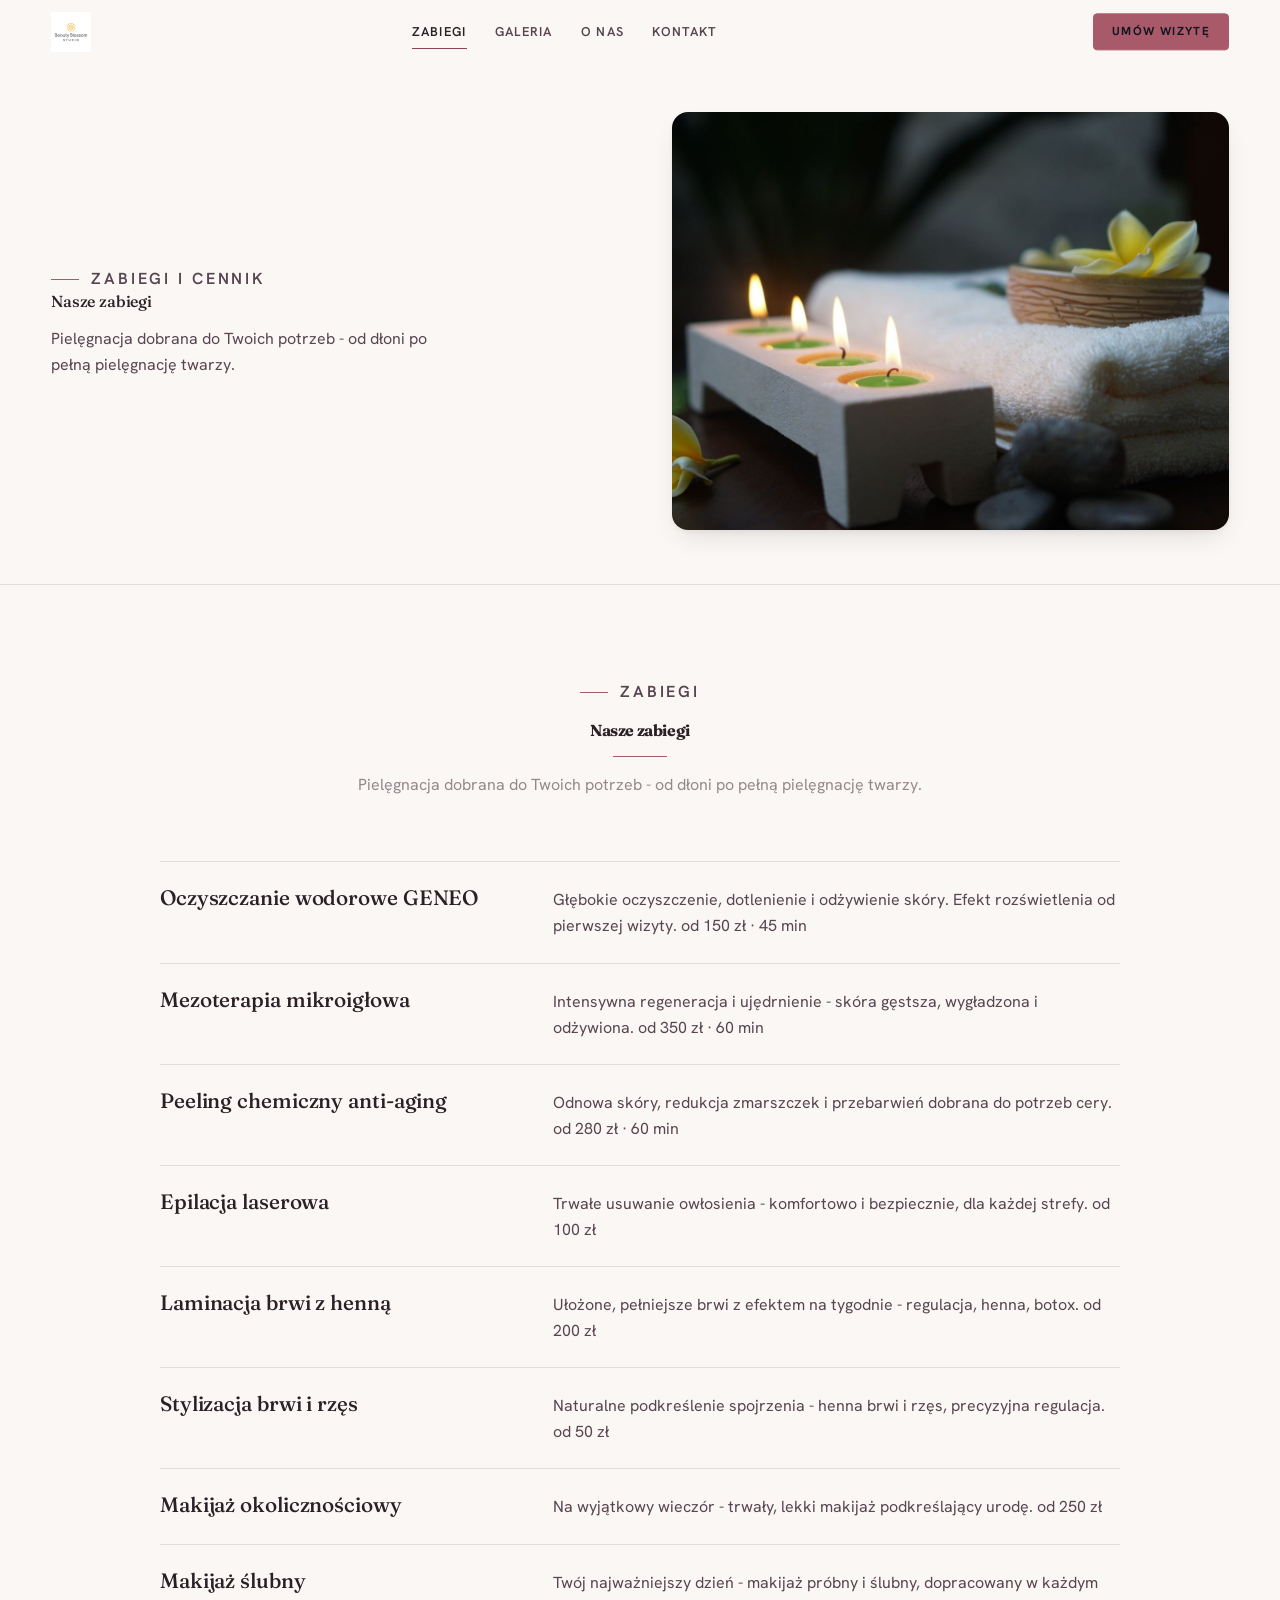
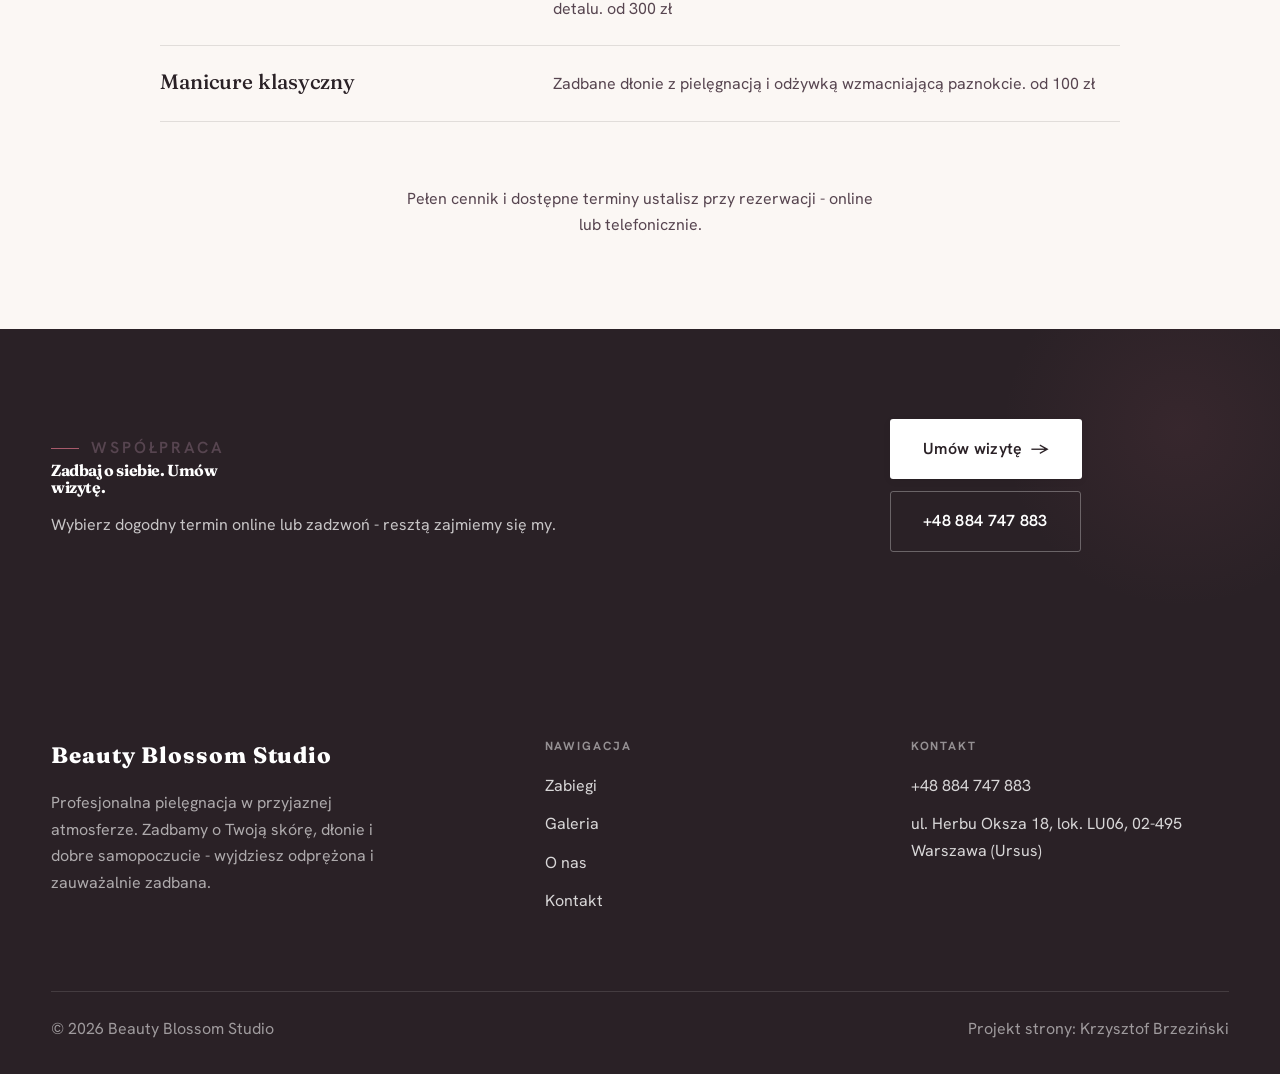
==== oferta.html @ 4200b239 "Strona demo: beauty-blossom-studio" ====
<!DOCTYPE html>
<html lang="pl">
<head>
<meta charset="UTF-8">
<meta name="viewport" content="width=device-width, initial-scale=1.0">
<title>Zabiegi i cennik - Beauty Blossom Studio</title>
<meta name="description" content="Beauty Blossom Studio - profesjonalna pielęgnacja twarzy, dłoni i stóp. Sterylne narzędzia, indywidualne podejście, dogodne terminy. Zapraszamy.">
<link rel="preconnect" href="https://fonts.googleapis.com">
<link rel="preconnect" href="https://fonts.gstatic.com" crossorigin>
<link href="https://fonts.googleapis.com/css2?family=Fraunces:wght@500;600;700&family=Hanken+Grotesk:wght@400;500;600&display=swap" rel="stylesheet">
<link rel="stylesheet" href="assets/styles.css">
</head>
<body>

<header class="nav">
  <div class="wrap nav-inner">
    <a class="brand brand-has-logo" href="index.html"><img class="brand-logo" src="img/logo.jpg" alt="Beauty Blossom Studio"></a>
    <nav class="nav-links">
      <a href="oferta.html" class="active">Zabiegi</a>
      <a href="realizacje.html">Galeria</a>
      <a href="o-nas.html">O nas</a>
      <a href="kontakt.html">Kontakt</a>
      <a href="kontakt.html" class="btn btn-accent">Umów wizytę</a>
    </nav>
    <button class="nav-toggle" aria-label="Menu"><span></span><span></span><span></span></button>
  </div>
</header>

<section class="pagehead pagehead-soft">
  <div class="wrap">
    <figure class="ph-fig reveal"><img src="img/g11.jpg" alt="Beauty Blossom Studio - Nasze zabiegi" loading="lazy"></figure>
    <div class="ph-copy reveal">
      <span class="eyebrow">Zabiegi i cennik</span>
      <h1>Nasze zabiegi</h1>
      <p>Pielęgnacja dobrana do Twoich potrzeb - od dłoni po pełną pielęgnację twarzy.</p>
    </div>
  </div>
</section>
<section class="menu-sec">
  <div class="wrap">
    <div class="head center reveal">
      <span class="eyebrow">Zabiegi</span>
      <h2>Nasze zabiegi</h2>
      <p>Pielęgnacja dobrana do Twoich potrzeb - od dłoni po pełną pielęgnację twarzy.</p>
    </div>
    <div class="cennik">
      <div class="cennik-row reveal"><div class="cn-name"><h3>Oczyszczanie wodorowe GENEO</h3></div><div class="cn-desc">Głębokie oczyszczenie, dotlenienie i odżywienie skóry. Efekt rozświetlenia od pierwszej wizyty. od 150 zł · 45 min</div></div>
      <div class="cennik-row reveal"><div class="cn-name"><h3>Mezoterapia mikroigłowa</h3></div><div class="cn-desc">Intensywna regeneracja i ujędrnienie - skóra gęstsza, wygładzona i odżywiona. od 350 zł · 60 min</div></div>
      <div class="cennik-row reveal"><div class="cn-name"><h3>Peeling chemiczny anti-aging</h3></div><div class="cn-desc">Odnowa skóry, redukcja zmarszczek i przebarwień dobrana do potrzeb cery. od 280 zł · 60 min</div></div>
      <div class="cennik-row reveal"><div class="cn-name"><h3>Epilacja laserowa</h3></div><div class="cn-desc">Trwałe usuwanie owłosienia - komfortowo i bezpiecznie, dla każdej strefy. od 100 zł</div></div>
      <div class="cennik-row reveal"><div class="cn-name"><h3>Laminacja brwi z henną</h3></div><div class="cn-desc">Ułożone, pełniejsze brwi z efektem na tygodnie - regulacja, henna, botox. od 200 zł</div></div>
      <div class="cennik-row reveal"><div class="cn-name"><h3>Stylizacja brwi i rzęs</h3></div><div class="cn-desc">Naturalne podkreślenie spojrzenia - henna brwi i rzęs, precyzyjna regulacja. od 50 zł</div></div>
      <div class="cennik-row reveal"><div class="cn-name"><h3>Makijaż okolicznościowy</h3></div><div class="cn-desc">Na wyjątkowy wieczór - trwały, lekki makijaż podkreślający urodę. od 250 zł</div></div>
      <div class="cennik-row reveal"><div class="cn-name"><h3>Makijaż ślubny</h3></div><div class="cn-desc">Twój najważniejszy dzień - makijaż próbny i ślubny, dopracowany w każdym detalu. od 300 zł</div></div>
      <div class="cennik-row reveal"><div class="cn-name"><h3>Manicure klasyczny</h3></div><div class="cn-desc">Zadbane dłonie z pielęgnacją i odżywką wzmacniającą paznokcie. od 100 zł</div></div>
    </div>
    <p class="menu-note">Pełen cennik i dostępne terminy ustalisz przy rezerwacji - online lub telefonicznie.</p>
  </div>
</section>
<section class="cta">
  <div class="wrap">
    <div class="reveal">
      <span class="eyebrow">Współpraca</span>
      <h2>Zadbaj o siebie. Umów wizytę.</h2>
      <p>Wybierz dogodny termin online lub zadzwoń - resztą zajmiemy się my.</p>
    </div>
    <div class="cta-actions reveal">
      <a href="kontakt.html" class="btn btn-light">Umów wizytę <span class="arr">→</span></a>
      <a href="tel:+48884747883" class="btn btn-ghost" style="color:#fff;border-color:rgba(255,255,255,.3)">+48 884 747 883</a>
    </div>
  </div>
</section>

<footer>
  <div class="wrap">
    <div class="foot-grid">
      <div class="foot-brand">
        <div class="name">Beauty Blossom Studio</div>
        <p>Profesjonalna pielęgnacja w przyjaznej atmosferze. Zadbamy o Twoją skórę, dłonie i dobre samopoczucie - wyjdziesz odprężona i zauważalnie zadbana.</p>
      </div>
      <div class="foot-col">
        <h4>Nawigacja</h4>
        <a href="oferta.html">Zabiegi</a>
        <a href="realizacje.html">Galeria</a>
        <a href="o-nas.html">O nas</a>
        <a href="kontakt.html">Kontakt</a>
      </div>
      <div class="foot-col">
        <h4>Kontakt</h4>
        <a href="tel:+48884747883">+48 884 747 883</a>
        <p>ul. Herbu Oksza 18, lok. LU06, 02-495 Warszawa (Ursus)</p>
      </div>
    </div>
    <div class="foot-bot">
      <span>© 2026 Beauty Blossom Studio</span>
      <span>Projekt strony: Krzysztof Brzeziński</span>
    </div>
  </div>
</footer>
<div class="sticky-reserve"><a class="sr-book" href="kontakt.html">Umów wizytę</a><a class="sr-call" href="tel:+48884747883" aria-label="Zadzwoń"><svg class="ico-tel" width="16" height="16" viewBox="0 0 24 24" fill="none" aria-hidden="true"><path d="M6.6 10.8a15.5 15.5 0 0 0 6.6 6.6l2.2-2.2a1 1 0 0 1 1-.24 11.4 11.4 0 0 0 3.6.58 1 1 0 0 1 1 1V20a1 1 0 0 1-1 1A17 17 0 0 1 3 4a1 1 0 0 1 1-1h3.5a1 1 0 0 1 1 1c0 1.25.2 2.46.58 3.6a1 1 0 0 1-.25 1l-2.23 2.2Z" fill="currentColor"/></svg></a></div>

<script src="assets/main.js"></script>
</body>
</html>
---- assets/styles.css ----
/* ============================================================
   STOLBASZ — premium, architektoniczny B2B fit-out
   Jasna paleta, zero brązu. System wg premium-web-craft.
   Projekt strony: Krzysztof Brzeziński
   ============================================================ */

:root{
  /* PALETA — jasna, architektoniczna, chłodna */
  --paper:#FBF7F4;          /* główne tło */
  --paper-2:#F1E7E4;        /* sekcje alternatywne (chłodny jasny szary) */
  --paper-3:#F1E7E4;        /* delikatne wypełnienia */
  --ink:#2A2126;            /* tekst główny — chłodny grafit */
  --ink-soft:#574550;       /* nagłówki drugorzędne */
  --muted:#94888C;          /* tekst poboczny */
  --line:rgba(42,33,38,.12);/* hairline */
  --accent:#A85A6B;         /* stonowany petrol-slate — jedyny akcent */
  --accent-d:#8A4456;
  --accent-soft:rgba(168,90,107,.10);
  --dark:#2A2126;           /* sekcje ciemne (stopka/CTA) */

  /* ODSTĘPY — skala 4/8 */
  --space-1:4px; --space-2:8px; --space-3:12px; --space-4:16px; --space-5:24px;
  --space-6:32px; --space-7:48px; --space-8:64px; --space-9:96px; --space-10:128px;

  /* TYPOGRAFIA — fluid clamp() */
  --text-sm:clamp(.82rem,.8rem+.1vw,.9rem);
  --text-base:clamp(1rem,.97rem+.15vw,1.1rem);
  --text-lg:clamp(1.12rem,1.05rem+.3vw,1.3rem);
  --text-h3:clamp(1.2rem,1.1rem+.5vw,1.5rem);
  --text-h2:clamp(1.9rem,1.5rem+1.9vw,2.8rem);
  --text-h1:clamp(2.6rem,1.9rem+3.6vw,4.6rem);

  /* PROMIENIE — architektoniczne, raczej ostre */
  --r-sm:3px; --r-md:6px; --r-lg:10px;

  /* RUCH */
  --ease:cubic-bezier(.25,.46,.45,.94); --dur:.24s;

  /* CIENIE — miękkie, warstwowe */
  --sh-sm:0 1px 2px rgba(16,24,32,.04), 0 2px 8px rgba(16,24,32,.05);
  --sh-md:0 2px 6px rgba(16,24,32,.05), 0 12px 28px -8px rgba(16,24,32,.12);
  --sh-lg:0 6px 14px rgba(16,24,32,.07), 0 26px 56px -18px rgba(16,24,32,.22);

  --hairline:1px solid var(--line);

  --font-display:'Fraunces',serif;
  --font-body:'Hanken Grotesk',sans-serif;
}

*{box-sizing:border-box;margin:0;padding:0}
html{scroll-behavior:smooth}
body{
  font-family:var(--font-body);
  font-size:var(--text-base);
  line-height:1.65;
  color:var(--ink);
  background:var(--paper);
  -webkit-font-smoothing:antialiased;
  text-rendering:optimizeLegibility;
}
img{max-width:100%;display:block}
a{color:inherit;text-decoration:none}

.wrap{width:min(92%,1180px);margin-inline:auto}
section{padding-block:clamp(52px,6.5vw,96px)}

h1,h2,h3{font-family:var(--font-display);font-weight:700;line-height:1.08;letter-spacing:-.02em;color:var(--ink)}
h1{font-size:var(--text-h1);letter-spacing:-.035em}
h2{font-size:var(--text-h2);letter-spacing:-.025em}
h3{font-size:var(--text-h3)}
p{max-width:65ch}

.eyebrow{
  font-family:var(--font-body);
  font-size:var(--text-sm);
  font-weight:600;
  letter-spacing:.18em;
  text-transform:uppercase;
  color:var(--accent);
  display:inline-flex;align-items:center;gap:var(--space-3);
}
.eyebrow::before{content:"";width:28px;height:1px;background:var(--accent);display:inline-block}

.muted{color:var(--muted)}
.lead{font-size:var(--text-lg);line-height:1.55;color:var(--ink-soft);max-width:50ch}

/* ---------- BUTTONS ---------- */
.btn{
  display:inline-flex;align-items:center;gap:var(--space-2);
  font-weight:600;font-size:var(--text-sm);letter-spacing:.02em;
  padding:var(--space-4) var(--space-6);
  border-radius:var(--r-sm);
  transition:transform var(--dur) var(--ease),box-shadow var(--dur) var(--ease),background var(--dur) var(--ease);
  cursor:pointer;border:1px solid transparent;
}
.btn-accent{background:var(--accent);color:#fff;box-shadow:var(--sh-sm)}
.btn-accent:hover{background:var(--accent-d);transform:translateY(-2px);box-shadow:var(--sh-md)}
.btn-accent:active{transform:translateY(0);box-shadow:var(--sh-sm)}
.btn-ghost{background:transparent;color:var(--ink);border-color:var(--line)}
.btn-ghost:hover{border-color:var(--accent);color:var(--accent);transform:translateY(-2px)}
.btn-light{background:#fff;color:var(--ink);box-shadow:var(--sh-sm)}
.btn-light:hover{transform:translateY(-2px);box-shadow:var(--sh-md)}
.btn .arr{transition:transform var(--dur) var(--ease)}
.btn:hover .arr{transform:translateX(4px)}

/* ---------- NAV ---------- */
.nav{
  position:sticky;top:0;z-index:50;
  background:color-mix(in srgb,var(--paper) 88%,transparent);
  backdrop-filter:saturate(140%) blur(10px);
  border-bottom:var(--hairline);
}
.nav-inner{display:flex;align-items:center;justify-content:space-between;height:72px}
.brand{display:flex;flex-direction:column;line-height:1}
.brand .name{font-family:var(--font-display);font-weight:800;font-size:1.35rem;letter-spacing:.04em}
.brand .sub{font-size:.62rem;letter-spacing:.34em;text-transform:uppercase;color:var(--muted);margin-top:5px}
.nav-links{display:flex;align-items:center;gap:var(--space-6)}
.nav-links a{font-size:var(--text-sm);font-weight:500;color:var(--ink-soft);position:relative;padding-block:4px;transition:color var(--dur) var(--ease)}
.nav-links a::after{content:"";position:absolute;left:0;bottom:0;width:0;height:1.5px;background:var(--accent);transition:width var(--dur) var(--ease)}
.nav-links a:hover,.nav-links a.active{color:var(--ink)}
.nav-links a:hover::after,.nav-links a.active::after{width:100%}
.nav-links .btn{padding:var(--space-2) var(--space-5)}
/* przyciski w nav: właściwy kolor (przebij .nav-links a) + bez podkreślenia */
.nav-links a.btn-accent{color:#fff}
.nav-links a.btn-ghost,.nav-links a.btn-light{color:var(--ink)}
.nav-links a.btn::after{display:none}
.nav-toggle{display:none;background:none;border:none;cursor:pointer;flex-direction:column;gap:5px;padding:8px}
.nav-toggle span{width:24px;height:2px;background:var(--ink);transition:var(--dur)}

/* ---------- HERO (split) ---------- */
.hero{position:relative;overflow:hidden;border-bottom:var(--hairline)}
.hero-grid{display:grid;grid-template-columns:1.05fr .95fr;gap:clamp(24px,4vw,60px);align-items:center;
  padding-block:clamp(36px,4.5vw,64px)}
.hero-copy .eyebrow{margin-bottom:var(--space-5)}
.hero-copy h1{margin-bottom:var(--space-5)}
.hero-copy .lead{margin-bottom:var(--space-7)}
.hero-actions{display:flex;flex-wrap:wrap;gap:var(--space-4)}
.hero-art{position:relative;aspect-ratio:4/3;border-radius:var(--r-lg);overflow:hidden;box-shadow:var(--sh-lg)}
.hero-art img{width:100%;height:100%;object-fit:cover}
.hero-art::after{content:"";position:absolute;inset:0;background:linear-gradient(180deg,transparent 55%,rgba(18,24,28,.28))}
.hero-badge{position:absolute;left:var(--space-5);bottom:var(--space-5);z-index:2;
  background:rgba(252,252,251,.94);backdrop-filter:blur(4px);
  border-radius:var(--r-md);padding:var(--space-4) var(--space-5);box-shadow:var(--sh-md);max-width:78%}
.hero-badge strong{display:block;font-family:var(--font-display);font-size:1rem;letter-spacing:-.01em}
.hero-badge span{font-size:var(--text-sm);color:var(--muted)}

/* ---------- HERO duży / kinowy (strona główna) ---------- */
.hero-cine{position:relative;min-height:clamp(560px,82vh,840px);min-height:clamp(560px,82svh,840px);display:flex;align-items:center;overflow:hidden;border-bottom:var(--hairline)}
.hero-cine>img{position:absolute;inset:0;width:100%;height:100%;object-fit:cover;z-index:0}
.hero-cine::after{content:"";position:absolute;inset:0;z-index:1;
  background:linear-gradient(95deg,rgba(13,18,23,.86) 0%,rgba(13,18,23,.64) 32%,rgba(13,18,23,.24) 62%,rgba(13,18,23,.04) 100%)}
.hero-cine .wrap{position:relative;z-index:2;padding-block:var(--space-8)}
.hero-cine .hero-copy{max-width:660px}
.hero-cine .eyebrow{color:#fff;margin-bottom:var(--space-5)}
.hero-cine .eyebrow::before{background:#fff}
.hero-cine h1{color:#fff;margin-bottom:var(--space-5);font-size:clamp(2.9rem,2rem+4.4vw,5.2rem)}
.hero-cine .lead{color:rgba(255,255,255,.92);max-width:48ch;margin-bottom:var(--space-7)}
.hero-cine .hero-actions{display:flex;flex-wrap:wrap;gap:var(--space-4)}
@media(max-width:680px){
  .hero-cine{min-height:clamp(520px,76vh,640px);min-height:clamp(520px,76svh,640px);align-items:flex-end}
  .hero-cine::after{background:linear-gradient(0deg,rgba(13,18,23,.9) 6%,rgba(13,18,23,.45) 55%,rgba(13,18,23,.25) 100%)}
  .hero-cine .wrap{padding-bottom:var(--space-9)}
}

/* full-bleed hero variant (podstrony) */
.pagehead{position:relative;min-height:46vh;min-height:46svh;display:flex;align-items:flex-end;overflow:hidden;border-bottom:var(--hairline)}
.pagehead img{position:absolute;inset:0;width:100%;height:100%;object-fit:cover}
.pagehead::after{content:"";position:absolute;inset:0;background:linear-gradient(180deg,rgba(18,24,28,.25),rgba(18,24,28,.62))}
.pagehead .wrap{position:relative;z-index:2;padding-block:var(--space-9);color:#fff}
.pagehead h1{color:#fff;max-width:18ch}
.pagehead .eyebrow{color:#fff}
.pagehead .eyebrow::before{background:#fff}
.pagehead p{color:rgba(255,255,255,.86);margin-top:var(--space-4);max-width:54ch}

/* ---------- STRIP (pasek skrótów / liczby) ---------- */
.strip{background:var(--dark);color:#fff}
.strip .wrap{display:grid;grid-template-columns:repeat(4,1fr);gap:var(--space-6);padding-block:var(--space-8)}
.strip .item .k{font-family:var(--font-display);font-size:clamp(1.6rem,1.2rem+1.4vw,2.4rem);font-weight:800;letter-spacing:-.02em;color:#fff}
.strip .item .v{font-size:var(--text-sm);color:rgba(255,255,255,.66);margin-top:var(--space-2);line-height:1.45}
.strip .item{border-left:2px solid var(--accent);padding-left:var(--space-5)}

/* ---------- SECTION HEAD ---------- */
.head{max-width:48rem;margin-bottom:var(--space-8)}
.head.center{margin-inline:auto;text-align:center}
.head .eyebrow{margin-bottom:var(--space-4)}
.head h2{margin-bottom:var(--space-4)}
.head p{color:var(--muted);font-size:var(--text-lg);line-height:1.55}
.head.center p{margin-inline:auto}

/* ---------- INTRO SPLIT ---------- */
.split{display:grid;grid-template-columns:.92fr 1.08fr;gap:clamp(28px,5vw,80px);align-items:center}
.split.rev{grid-template-columns:1.08fr .92fr}
.split.rev .split-art{order:-1}
.split-art{position:relative;aspect-ratio:5/4;border-radius:var(--r-lg);overflow:hidden;box-shadow:var(--sh-lg)}
.split-art img{width:100%;height:100%;object-fit:cover}
.split-copy h2{margin-bottom:var(--space-5)}
.split-copy p+p{margin-top:var(--space-4)}
.split-copy .btn{margin-top:var(--space-6)}

/* ---------- SERVICES (zakres) ---------- */
.svc-grid{display:grid;grid-template-columns:repeat(auto-fit,minmax(280px,1fr));gap:var(--space-5)}
.svc{background:#fff;border:var(--hairline);border-radius:var(--r-md);padding:var(--space-7) var(--space-6);
  transition:transform var(--dur) var(--ease),box-shadow var(--dur) var(--ease),border-color var(--dur) var(--ease);
  position:relative;overflow:hidden}
.svc::before{content:"";position:absolute;left:0;top:0;width:3px;height:0;background:var(--accent);transition:height var(--dur) var(--ease)}
.svc:hover{transform:translateY(-4px);box-shadow:var(--sh-md);border-color:transparent}
.svc:hover::before{height:100%}
.svc .ic{font-family:var(--font-display);font-size:.8rem;font-weight:700;letter-spacing:.12em;color:var(--accent);margin-bottom:var(--space-4)}
.svc h3{margin-bottom:var(--space-3);font-size:1.22rem}
.svc p{color:var(--muted);font-size:var(--text-base);line-height:1.6}

/* big detailed service rows */
.svc-row{display:grid;grid-template-columns:.8fr 1.2fr;gap:clamp(20px,4vw,60px);align-items:center;padding-block:var(--space-8)}
.svc-row+.svc-row{border-top:var(--hairline)}
.svc-row.rev{grid-template-columns:1.2fr .8fr}
.svc-row.rev .svc-row-art{order:-1}
.svc-row-art{aspect-ratio:4/3;border-radius:var(--r-md);overflow:hidden;box-shadow:var(--sh-md)}
.svc-row-art img{width:100%;height:100%;object-fit:cover}
.svc-row h3{font-size:1.5rem;margin-bottom:var(--space-4)}
.svc-row .num{font-family:var(--font-display);font-size:.85rem;font-weight:700;letter-spacing:.14em;color:var(--accent);display:block;margin-bottom:var(--space-3)}
.svc-row ul{list-style:none;margin-top:var(--space-4);display:flex;flex-direction:column;gap:var(--space-2)}
.svc-row li{position:relative;padding-left:var(--space-5);color:var(--muted);font-size:var(--text-base)}
.svc-row li::before{content:"";position:absolute;left:0;top:.62em;width:8px;height:1px;background:var(--accent)}

/* ---------- GALLERY (realizacje) ---------- */
.gallery{display:grid;grid-template-columns:repeat(12,1fr);gap:var(--space-4);grid-auto-rows:200px}
/* GALERIA MASONRY — pionowe zdjęcia (portrety beauty/wellness) bez przycinania: kolumny, height auto */
.gallery-masonry{column-count:3;column-gap:var(--space-4)}
@media(max-width:900px){.gallery-masonry{column-count:2}}
@media(max-width:560px){.gallery-masonry{column-count:1}}
.gallery-masonry .m-tile{break-inside:avoid;margin:0 0 var(--space-4);padding:0;position:relative;overflow:hidden;border-radius:var(--r-md);border:1px solid var(--line)}
.gallery-masonry .m-tile img{width:100%;height:auto;display:block}
.gallery-masonry .m-tile .cap{position:absolute;left:0;right:0;bottom:0;padding:var(--space-4);color:#fff;background:linear-gradient(0deg,rgba(0,0,0,.55),transparent);font-size:var(--text-sm)}
.tile{position:relative;overflow:hidden;border-radius:var(--r-md);box-shadow:var(--sh-sm);
  transition:transform var(--dur) var(--ease),box-shadow var(--dur) var(--ease)}
.tile img{width:100%;height:100%;object-fit:cover;transition:transform .6s var(--ease)}
.tile:hover{box-shadow:var(--sh-md)}
.tile:hover img{transform:scale(1.05)}
.tile .cap{position:absolute;left:0;right:0;bottom:0;padding:var(--space-5) var(--space-4) var(--space-4);
  background:linear-gradient(transparent,rgba(18,24,28,.78));color:#fff;
  font-size:var(--text-sm);font-weight:600;letter-spacing:.01em;
  opacity:0;transform:translateY(8px);transition:var(--dur) var(--ease)}
.tile:hover .cap{opacity:1;transform:translateY(0)}
.tile .cap small{display:block;font-weight:400;opacity:.78;letter-spacing:.04em;text-transform:uppercase;font-size:.66rem;margin-top:3px}
/* bento spans */
.t-wide{grid-column:span 6}
.t-tall{grid-column:span 6;grid-row:span 2}
.t-std{grid-column:span 6}
.t-third{grid-column:span 4}
.t-two3{grid-column:span 8}

/* ---------- TRUST / WIARYGODNOŚĆ ---------- */
.trust{background:var(--paper-2)}
.trust-grid{display:grid;grid-template-columns:repeat(auto-fit,minmax(240px,1fr));gap:var(--space-5);margin-top:var(--space-7)}
.trust-card{background:#fff;border-radius:var(--r-md);padding:var(--space-7) var(--space-6);box-shadow:var(--sh-sm);border-top:3px solid var(--accent)}
.trust-card .big{font-family:var(--font-display);font-size:clamp(1.8rem,1.3rem+1.6vw,2.6rem);font-weight:800;letter-spacing:-.02em;color:var(--ink);line-height:1}
.trust-card h3{font-size:1.12rem;margin:var(--space-3) 0 var(--space-2)}
.trust-card p{color:var(--muted);font-size:var(--text-base);line-height:1.55}

/* ---------- CTA band ---------- */
.cta{background:var(--dark);color:#fff;position:relative;overflow:hidden}
.cta .wrap{display:grid;grid-template-columns:1.4fr .6fr;gap:var(--space-7);align-items:center;position:relative;z-index:2}
.cta h2{color:#fff;max-width:20ch}
.cta p{color:rgba(255,255,255,.74);margin-top:var(--space-4)}
.cta-actions{display:flex;flex-direction:column;gap:var(--space-3);align-items:flex-start}
.cta::before{content:"";position:absolute;right:-80px;top:-80px;width:360px;height:360px;border-radius:50%;
  background:radial-gradient(circle,var(--accent-soft),transparent 70%)}

/* ---------- CONTACT ---------- */
.contact-grid{display:grid;grid-template-columns:.85fr 1.15fr;gap:clamp(28px,4vw,56px);align-items:start}
.info-list{display:flex;flex-direction:column;gap:var(--space-2)}
.info-row{display:flex;gap:var(--space-4);align-items:flex-start;padding-block:var(--space-4);border-bottom:var(--hairline)}
.info-row .ic{flex:none;width:42px;height:42px;display:grid;place-items:center;border-radius:50%;
  background:var(--accent-soft);color:var(--accent);font-size:1.05rem}
.info-row .lbl{font-size:.72rem;letter-spacing:.14em;text-transform:uppercase;color:var(--muted)}
.info-row .val{font-weight:600;font-size:var(--text-base);margin-top:2px}
.info-row a.val:hover{color:var(--accent)}
.map{border:none;border-radius:var(--r-lg);box-shadow:var(--sh-md);width:100%;height:100%;min-height:380px;filter:grayscale(.2) contrast(1.02)}
.form{background:#fff;border:var(--hairline);border-radius:var(--r-lg);padding:clamp(24px,3vw,40px);box-shadow:var(--sh-sm)}
.form .fld{margin-bottom:var(--space-5)}
.form label{display:block;font-size:var(--text-sm);font-weight:600;margin-bottom:var(--space-2)}
.form input,.form textarea{width:100%;font-family:inherit;font-size:var(--text-base);color:var(--ink);
  padding:var(--space-4);border:var(--hairline);border-radius:var(--r-sm);background:var(--paper);transition:border-color var(--dur)}
.form input:focus,.form textarea:focus{outline:none;border-color:var(--accent);background:#fff}
.form textarea{resize:vertical;min-height:120px}
.form .note{font-size:var(--text-sm);color:var(--muted);margin-top:var(--space-3)}

/* ---------- FOOTER ---------- */
footer{background:var(--dark);color:#fff;padding-block:var(--space-9) var(--space-6)}
.foot-grid{display:grid;grid-template-columns:1.4fr 1fr 1fr;gap:var(--space-7);margin-bottom:var(--space-8)}
.foot-brand .name{font-family:var(--font-display);font-weight:800;font-size:1.4rem;letter-spacing:.04em}
.foot-brand p{color:rgba(255,255,255,.62);margin-top:var(--space-4);font-size:var(--text-base);max-width:38ch}
.foot-col h4{font-size:.74rem;letter-spacing:.16em;text-transform:uppercase;color:rgba(255,255,255,.5);margin-bottom:var(--space-4)}
.foot-col a,.foot-col p{display:block;color:rgba(255,255,255,.82);font-size:var(--text-base);margin-bottom:var(--space-3)}
.foot-col a:hover{color:#fff}
.foot-bot{border-top:1px solid rgba(255,255,255,.12);padding-top:var(--space-5);display:flex;justify-content:space-between;flex-wrap:wrap;gap:var(--space-3);
  font-size:var(--text-sm);color:rgba(255,255,255,.55)}
.foot-bot a:hover{color:#fff}

/* ---------- REVEAL ---------- */
.reveal{opacity:0;transform:translateY(22px);transition:opacity .6s var(--ease),transform .6s var(--ease)}
.reveal.in{opacity:1;transform:none}

/* ---------- RESPONSIVE ---------- */
@media(max-width:920px){
  .hero-grid,.split,.split.rev,.svc-row,.svc-row.rev,.cta .wrap,.contact-grid,.foot-grid{grid-template-columns:1fr}
  .split.rev .split-art,.svc-row.rev .svc-row-art{order:0}
  .hero-art{aspect-ratio:16/10;max-height:420px}
  .strip .wrap{grid-template-columns:repeat(2,1fr);gap:var(--space-7)}
  .gallery{grid-auto-rows:180px}
  .t-wide,.t-tall,.t-std,.t-third,.t-two3{grid-column:span 6}
  .t-tall{grid-row:span 1}
  .cta-actions{flex-direction:row;flex-wrap:wrap}
  .foot-grid{gap:var(--space-6)}
}
@media(max-width:680px){
  .nav-links{position:fixed;inset:72px 0 auto 0;background:var(--paper);flex-direction:column;align-items:stretch;
    gap:0;padding:var(--space-4) 6%;border-bottom:var(--hairline);box-shadow:var(--sh-md);
    transform:translateY(-120%);transition:transform var(--dur) var(--ease)}
  .nav-links.open{transform:translateY(0)}
  .nav-links a{padding-block:var(--space-4);border-bottom:var(--hairline)}
  .nav-links .btn{margin-top:var(--space-3);justify-content:center}
  .nav-toggle{display:flex}
  .strip .wrap{grid-template-columns:1fr}
  .gallery{grid-template-columns:repeat(6,1fr)}
  .foot-grid{grid-template-columns:1fr}
}
@media(prefers-reduced-motion:reduce){
  *{animation-duration:.01ms!important;transition:none!important}
  .reveal{opacity:1!important;transform:none!important}
  html{scroll-behavior:auto}
}

/* ============================================================
   PREMIUM LAYER — destylat deep-researchu branż (anty-AI, spokój).
   Zmienne STOLBASZ (--accent/--ink/--paper/--line/--dark). Ruch ledwo
   zauważalny, krzywa cubic-bezier(.16,.84,.44,1); prefers-reduced-motion
   pokryte blanketem wyżej. Karty hairline zamiast cieni = #1 sygnał „nie-AI".
   ============================================================ */

/* więcej oddechu między sekcjami (liderzy: 110-130px) */
section{padding-block:clamp(64px,8vw,128px)}

/* 1) Aksamitny reveal — dłuższa, miękka krzywa zamiast „skoku" */
.reveal{transition:opacity .9s cubic-bezier(.16,.84,.44,1),transform .9s cubic-bezier(.16,.84,.44,1);will-change:opacity,transform}
/* stagger TYLKO w galerii (tam pozycja = porządek dzieci) */
.gallery .reveal:nth-child(2){transition-delay:.07s}
.gallery .reveal:nth-child(3){transition-delay:.14s}
.gallery .reveal:nth-child(4){transition-delay:.21s}
.gallery .reveal:nth-child(5){transition-delay:.28s}
.gallery .reveal:nth-child(6){transition-delay:.35s}

/* 2) Hero STATYCZNY na .hero-cine — Ken Burns CAŁKIEM WYŁĄCZONY 26.06 (3. zgłoszenie Szymona).
   GENEZA: animowanie scale na <img> hero z teksturami (cegły/framugi) re-samplinguje obraz
   klatka po klatce → na części ekranów drobne drganie/shimmer = „heroshot się trzęsie".
   translateY usunięto wcześniej, scale-only + will-change/GPU NIE wystarczyły do GWARANCJI gładkości.
   Krzysztof zażądał pewności („make sure, że błąd się nie pojawi") > efekt. Zero animacji = 0% drgania.
   Delikatny zoom zostaje TYLKO w pełnoekranowych hero gastro/studio (hg-bg/hs-bg — tło, inny
   mechanizm, chwalone, nigdy nie zgłaszane). NIE wracać do KB na .hero-cine bez realnego testu
   na sprzęcie klienta — to ryzyko regresji „trzęsienia”. */
/* BEZPIECZNY "wow" na hero = jednorazowy FADE-IN (opacity), nie zoom.
   opacity nie dotyka bitmapy → gładkie na KAŻDYM zdjęciu/ekranie/GPU, zero ryzyka migotania.
   Geometryczny ruch (scale/translate) na .hero-cine jest ZAKAZANY (bramka pilnuje). */
@keyframes heroFade{from{opacity:0}to{opacity:1}}
.hero-cine>img{transform:none;animation:heroFade 1.1s ease-out both}

/* 3) Akcentowy hairline pod nagłówkiem sekcji, który „rysuje się" przy wejściu */
.head h2{position:relative;padding-bottom:18px}
.head h2::after{content:"";position:absolute;left:0;bottom:0;height:1px;width:0;background:var(--accent);transition:width 1s cubic-bezier(.16,.84,.44,1) .15s}
.head.center h2::after{left:50%;transform:translateX(-50%)}
.head.reveal.in h2::after,.head.center.reveal.in h2::after{width:54px}

/* 4) Karty HAIRLINE zamiast cieni/zaokrągleń (najmocniejszy anty-AI detal) */
.svc{background:transparent;border:1px solid var(--line);border-radius:var(--r-sm);box-shadow:none}
.svc:hover{box-shadow:none;border-color:var(--accent);transform:translateY(-3px)}
.trust-card{background:transparent;box-shadow:none;border:1px solid var(--line);border-top:2px solid var(--accent);border-radius:var(--r-sm)}
.tile{box-shadow:none;border-radius:var(--r-sm)}
.tile:hover{box-shadow:none}

/* 5) Sticky-nav kondensuje się po przewinięciu (sygnał dopracowania) */
.nav{transition:box-shadow .4s ease,background .4s ease}
.nav.is-stuck{box-shadow:0 1px 0 var(--line),0 14px 30px -24px rgba(0,0,0,.45)}
.nav-inner{transition:height .35s var(--ease)}
.nav.is-stuck .nav-inner{height:60px}

/* 6) MANIFESTO — pełnoekranowy cytat-bohater (zastępuje generyczne „Dlaczego my") */
.manifesto{background:var(--paper-2);text-align:center}
.manifesto .wrap{max-width:60rem}
.manifesto p{font-family:var(--font-display);font-style:italic;font-size:clamp(1.6rem,1rem+2.4vw,2.8rem);line-height:1.32;color:var(--ink-soft);margin-inline:auto;max-width:26ch;position:relative;padding-top:var(--space-8)}
.manifesto p::before{content:"";position:absolute;top:0;left:50%;transform:translateX(-50%);width:54px;height:1px;background:var(--accent)}
.manifesto p span{color:var(--accent);font-style:italic}

/* 7) GATEWAYS — 3 duże bramy-zdjęcia (zamiast paska menu usług) */
.gateways{display:grid;grid-template-columns:repeat(3,1fr);gap:var(--space-4)}
.gateway{position:relative;aspect-ratio:3/4;overflow:hidden;border-radius:var(--r-sm);display:block}
.gateway img{width:100%;height:100%;object-fit:cover;transition:transform .8s var(--ease),filter .5s var(--ease)}
.gateway::after{content:"";position:absolute;inset:0;background:linear-gradient(180deg,transparent 38%,rgba(18,24,28,.74))}
.gateway:hover img{transform:scale(1.05);filter:brightness(1.05)}
.gateway .g-ttl{position:absolute;left:0;right:0;bottom:0;z-index:2;padding:var(--space-6) var(--space-5);color:#fff;font-family:var(--font-display);font-size:1.45rem;letter-spacing:-.01em;line-height:1.15}
.gateway .g-ttl small{display:block;font-family:var(--font-body);font-size:var(--text-sm);font-weight:400;opacity:.82;letter-spacing:.03em;margin-top:5px}
@media(max-width:760px){.gateways{grid-template-columns:1fr}.gateway{aspect-ratio:16/10}}

/* 8) LOGO klienta w nagłówku (gdy podane --logo) */
.brand-logo{height:40px;width:auto;max-width:220px;object-fit:contain;display:block}
.nav.is-stuck .brand-logo{height:34px}
@media(max-width:680px){.brand-logo{height:32px}}

/* === rodzina: wellness === */
/* ============================================================
   RODZINA: WELLNESS (beauty / spa / head spa / masaż / kosmetologia)
   Doklejane NA WIERZCH base.css. Skin beauty (Fraunces + śliwka) lub spa (Marcellus + złoto).
   Filozofia: ATMOSFERA + ZADBANIE O SIEBIE + "Umów wizytę". Miękko, zmysłowo, spokojnie.
   Tokeny TYLKO istniejące. Ceny/zabiegi/specjaliści/before-after tylko realne.
   ============================================================ */

/* --- Miększe, eleganckie karty --- */
.svc,.trust-card,.tile,.gateway,.split-art,.svc-row-art{border-radius:var(--r-lg)}

/* --- CENNIK / ZABIEGI (kategorie; ceny tylko gdy realne) - reuzyte z gastro --- */
.menu-sec{background:var(--paper-2)}
.menu-cats{display:grid;grid-template-columns:repeat(2,1fr);gap:var(--space-7) var(--space-8);max-width:62rem;margin:0 auto}
.menu-cat{border-top:1px solid var(--accent);padding-top:var(--space-4)}
.menu-cat h3{font-family:var(--font-display);font-size:1.35rem;letter-spacing:.01em;margin-bottom:var(--space-3)}
.menu-cat p{color:var(--muted);font-size:var(--text-base);line-height:1.65}
.menu-note{text-align:center;color:var(--muted);font-size:var(--text-sm);margin-top:var(--space-8);max-width:52ch;margin-inline:auto}
@media(max-width:760px){.menu-cats{grid-template-columns:1fr;gap:var(--space-6)}}

/* --- ZESPÓŁ / SPECJALISTKI (renderowane TYLKO z realnych danych) - reuzyte z kliniki --- */
.zespol-grid{display:grid;grid-template-columns:repeat(auto-fit,minmax(15rem,1fr));gap:var(--space-6)}
.doc{margin:0;background:var(--paper);border:1px solid var(--line);border-radius:var(--r-lg);overflow:hidden;
  transition:transform .3s var(--ease),box-shadow .3s var(--ease)}
.doc:hover{transform:translateY(-5px);box-shadow:var(--sh-md)}
.doc-photo{aspect-ratio:4/5;overflow:hidden;background:var(--paper-2)}
.doc-photo img{width:100%;height:100%;object-fit:cover;transition:transform .6s var(--ease)}
.doc:hover .doc-photo img{transform:scale(1.04)}
.doc figcaption{padding:var(--space-5)}
.doc-role{display:inline-block;font-size:.72rem;font-weight:700;letter-spacing:.14em;text-transform:uppercase;
  color:var(--accent);margin-bottom:var(--space-2)}
.doc-name{font-family:var(--font-display);font-size:1.15rem;margin-bottom:var(--space-2);line-height:1.2}
.doc-bio{color:var(--muted);font-size:var(--text-sm);line-height:1.55}

/* --- STICKY "Umów wizytę" (mobile) --- */
.sticky-reserve{display:none}
@media(max-width:820px){
  .sticky-reserve{display:flex;position:fixed;left:0;right:0;bottom:0;z-index:90;
    background:var(--line);box-shadow:0 -6px 20px -10px rgba(0,0,0,.4)}
  .sticky-reserve a{padding:15px 8px;text-align:center;font-weight:700;font-size:.95rem;letter-spacing:.01em}
  .sr-book{flex:1;background:var(--accent);color:#fff}
  .sr-call{width:60px;background:var(--paper);color:var(--ink);font-size:1.15rem;border-left:1px solid var(--line)}
  body{padding-bottom:56px}
}

/* ============================================================
   FAZA 3 - OSOBNY UKŁAD WELLNESS (research wf_840d7930 + krytyka z policzonym WCAG). Doklejane na wierzch.
   Tożsamość: SPOKÓJ / ODDECH / ZMYSŁOWOŚĆ - jasno, miękko, editorialowo. Przeciwieństwo techniki DOM i dramatu AUTO.
   ============================================================ */

/* --- P0 KONTRAST (krytyka policzyła WCAG na skórkach): naprawy, bo predeploy NIE testuje kontrastu --- */
/* CTA na akcencie: spa złoto #B0894B + biel = 3.22 FAIL -> tło accent-d (ciemniejsze) = PASS */
.btn-accent{background:var(--accent-d);border-color:var(--accent-d);color:#fff}
.btn-accent:hover{background:var(--accent);border-color:var(--accent);color:#fff}
.sticky-reserve .sr-book{background:var(--accent-d);color:#fff}
/* eyebrow TEKST = ink-soft (akcent jako tekst na cream pada 2.5-2.9); kreska ::before zostaje akcentowa (dekoracja) */
.eyebrow{color:var(--ink-soft)}
.eyebrow::before{background:var(--accent)}
/* opisy mutedem na paper-2 padają (2.8-2.9) -> ink-soft */
.menu-cat p,.menu-note,.doc-bio,.cn-desc,.ryt-copy p{color:var(--ink-soft)}

/* --- Miękkie krzywizny: cap 16px (nie 22 = "karta z apki"); delikatny hover (bez ostrego lift) --- */
.svc,.trust-card,.tile,.gateway,.split-art,.svc-row-art,.doc,.hs-fig,.ph-fig{border-radius:16px}
.doc:hover{transform:translateY(-3px);box-shadow:var(--sh-sm)}
section{padding-block:clamp(74px,10vh,124px)}   /* nieco więcej oddechu niż reszta rodzin */

/* (NAV usunięty - generuje go silnik multipage.py: _nav_css + sekcja "NAV NOBU (silnik): wellness") */

/* === HERO WELLNESS: editorial SPLIT na bieli, zdjęcie OPRAWIONE (offset passe-partout), STATYCZNE (bez Ken Burns) === */
.hero-spa{position:relative;background:var(--paper);padding-top:clamp(6.5rem,12vh,9rem);padding-bottom:clamp(3rem,8vh,6rem)}
.hero-spa .wrap{display:grid;grid-template-columns:1.05fr 1fr;gap:clamp(2rem,5vw,5rem);align-items:center}
.hs-copy{max-width:46ch}
.hs-claim{font-family:var(--font-display);font-weight:500;line-height:1.06;letter-spacing:-.005em;
  font-size:clamp(2.3rem,1.7rem+3vw,3.9rem);color:var(--ink);margin:var(--space-4) 0 var(--space-5)}
.hs-lead{color:var(--ink-soft);font-size:var(--text-lg);line-height:1.6;max-width:44ch;margin-bottom:var(--space-7)}
.hs-cta{border-radius:999px}
.hs-rating{margin-top:var(--space-5);color:var(--ink-soft);font-weight:600;letter-spacing:.01em;font-size:var(--text-sm)}
.hs-fig{position:relative;aspect-ratio:4/5;border-radius:16px;overflow:hidden;box-shadow:var(--sh-lg);isolation:isolate}
.hs-fig img{width:100%;height:100%;object-fit:cover;display:block}   /* hero = EAGER (bez lazy), STATYCZNE - bez animacji scale */
.hs-fig::after{content:"";position:absolute;inset:0;border:1px solid rgba(255,255,255,.5);border-radius:16px;pointer-events:none} /* delikatne passe-partout wewnątrz */
.hero-spa::before{content:"";position:absolute;right:clamp(1rem,4vw,3rem);top:clamp(5.5rem,11vh,8rem);bottom:clamp(2.5rem,7vh,5rem);
  width:min(38%,30rem);border:1px solid color-mix(in srgb,var(--accent) 40%,transparent);border-radius:16px;transform:translate(14px,14px);z-index:0;pointer-events:none} /* offsetowa ramka „matted print" za zdjęciem - sygnatura, nie zwykły split */
.hero-spa .wrap{position:relative;z-index:1}
@media(max-width:860px){
  .hero-spa .wrap{grid-template-columns:1fr;gap:var(--space-7)}
  .hs-fig{aspect-ratio:5/4;order:-1}
  .hero-spa::before{display:none}                /* offset-ramka tylko desktop (anty horizontal-scroll na mobile) */
}

/* === RYTUAŁ: naprzemienne editorialowe wiersze (zdjęcie + duży serif-numerał), hairline między - WŁASNY układ === */
.ryt-list{margin-top:var(--space-8);display:flex;flex-direction:column}
.ryt-row{display:grid;grid-template-columns:1fr 1fr;gap:clamp(1.6rem,4vw,4rem);align-items:center;
  padding-block:clamp(2rem,4vh,3.2rem);border-top:1px solid var(--line)}
.ryt-row:last-child{border-bottom:1px solid var(--line)}
.ryt-row:nth-child(even) .ryt-fig{order:2}        /* naprzemienność: zdjęcie raz lewo raz prawo */
.ryt-fig{margin:0;aspect-ratio:5/4;border-radius:16px;overflow:hidden;background:var(--paper-2)}
.ryt-fig img{width:100%;height:100%;object-fit:cover}
.ryt-no{display:block;font-family:var(--font-display);font-weight:500;font-size:clamp(2.4rem,4vw,3.6rem);
  line-height:1;color:var(--accent);opacity:.55;margin-bottom:var(--space-3)}
.ryt-copy h3{font-family:var(--font-display);font-weight:500;font-size:clamp(1.4rem,2.4vw,1.9rem);letter-spacing:-.01em;margin-bottom:var(--space-3)}
.ryt-copy p{font-size:var(--text-base);line-height:1.65;max-width:42ch}
@media(max-width:760px){.ryt-row{grid-template-columns:1fr;gap:var(--space-5)}.ryt-row .ryt-fig{order:-1!important}}

/* === CENNIK WELLNESS: editorialowa LISTA zabiegów (wiersze hairline), NIE siatka gastro === */
.cennik{max-width:60rem;margin:var(--space-8) auto 0;display:flex;flex-direction:column}
.cennik-row{display:grid;grid-template-columns:minmax(12rem,1fr) 1.6fr;gap:clamp(1rem,3vw,3rem);
  padding-block:var(--space-5);border-top:1px solid var(--line);align-items:baseline}
.cennik-row:last-child{border-bottom:1px solid var(--line)}
.cn-name h3{font-family:var(--font-display);font-weight:500;font-size:1.3rem;letter-spacing:-.005em;line-height:1.2}
.cn-desc{color:var(--ink-soft);font-size:var(--text-base);line-height:1.6}
@media(max-width:680px){.cennik-row{grid-template-columns:1fr;gap:var(--space-2)}}

/* === PAGEHEAD JASNY (wellness): cream + ink + zdjęcie oprawione (reset ciemnego base .pagehead) === */
.pagehead-soft{min-height:0;overflow:visible;background:var(--paper);border-bottom:1px solid var(--line);
  padding-top:clamp(7rem,12vh,9.5rem);padding-bottom:clamp(2.5rem,6vh,4.5rem);display:block}
.pagehead-soft::after{display:none}
.pagehead-soft .wrap{position:relative;z-index:1;display:grid;grid-template-columns:1fr 1fr;gap:clamp(2rem,5vw,4.5rem);
  align-items:center;color:var(--ink);padding-block:0}
.pagehead-soft h1{color:var(--ink);font-family:var(--font-display);font-weight:500;letter-spacing:-.01em;max-width:16ch}
.pagehead-soft .eyebrow{color:var(--ink-soft)}
.pagehead-soft .eyebrow::before{background:var(--accent)}
.pagehead-soft p{color:var(--ink-soft);margin-top:var(--space-4);max-width:46ch}
.pagehead-soft .ph-fig{margin:0;aspect-ratio:4/3;border-radius:16px;overflow:hidden;box-shadow:var(--sh-md)}
.pagehead-soft .ph-fig img{width:100%;height:100%;object-fit:cover}
.pagehead-soft .ph-copy{order:-1}   /* figure PIERWSZE w DOM (blur-guard) -> copy wizualnie z lewej przez order */
@media(max-width:860px){.pagehead-soft .wrap{grid-template-columns:1fr}.pagehead-soft .ph-copy{order:0}.pagehead-soft .ph-fig{aspect-ratio:16/10}}

/* === VOUCHER: miękki blush-band (JEDEN akcentowy band na stronie, nie co druga sekcja) === */
.voucher{background:color-mix(in srgb,var(--accent) 9%,var(--paper));text-align:center}
.voucher h2{font-family:var(--font-display);font-weight:500}
.voucher .wrap{max-width:52rem}

/* === RYTM TŁA: cennik wraca na cream (nie paper-2), żeby blush-voucher był jedynym akcentem === */
.menu-sec{background:var(--paper)}

/* === NAV NOBU (silnik): wellness === */
.nav{position:fixed;left:0;right:0;backdrop-filter:none;border-bottom:1px solid transparent;z-index:100;transition:transform .35s var(--ease),background .35s ease,box-shadow .35s ease}
.nav.nav-hidden{transform:translateY(-100%)}
.nav.is-stuck{background:transparent;box-shadow:none;border-bottom-color:transparent}
.nav.is-stuck .nav-inner{height:64px}
.nav .brand{flex-direction:row;align-items:baseline;gap:.6rem;line-height:1}
.nav .brand .name{font-family:var(--font-display);font-weight:600;font-size:1.5rem;text-transform:uppercase;letter-spacing:.14em}
.nav .brand .sub{margin-top:0;padding-left:.65rem;border-left:1px solid currentColor;font-size:.66rem;font-weight:600;letter-spacing:.22em;text-transform:uppercase}
.nav .nav-links a{font-size:.8rem;font-weight:600;text-transform:uppercase;letter-spacing:.1em;padding-block:6px}
.nav .nav-links a::after{height:1px}
.nav .nav-links a.btn-accent{font-size:.73rem;font-weight:700;text-transform:uppercase;letter-spacing:.12em;padding:.5rem 1.1rem;border-radius:4px;box-shadow:none}
.nav .nav-links a.btn-accent:hover{transform:none;box-shadow:none}
.nav .nav-links a.btn-accent{background:var(--accent);border:1px solid var(--accent);color:#14171c}
.nav .nav-links a.btn-accent:hover{background:var(--accent);border-color:var(--accent);color:#14171c;filter:brightness(1.07)}
.nav{background:color-mix(in srgb,var(--paper) 82%,transparent);backdrop-filter:saturate(140%) blur(10px)}
.nav .brand .name{color:var(--ink)}
.nav .brand .sub{color:var(--accent-d)}
.nav .nav-links a:not(.btn-accent){color:var(--ink-soft)}
.nav .nav-links a:not(.btn-accent):hover,.nav .nav-links a.active:not(.btn-accent){color:var(--ink)}
.nav .nav-links a:not(.btn-accent)::after{background:var(--accent-d)}
.nav .nav-toggle span{background:var(--ink)}
.nav.nav-solid{background:color-mix(in srgb,var(--paper) 96%,transparent);border-bottom:var(--hairline);box-shadow:0 10px 30px -24px rgba(0,0,0,.25)}
.nav.nav-hidden{box-shadow:none}
@media(min-width:681px){
.nav .nav-inner{position:relative;height:64px}
.nav .nav-links{flex:1;justify-content:center;gap:clamp(1rem,2.2vw,1.9rem);padding-right:12rem}
.nav .nav-links a.btn-accent{position:absolute;right:0;top:50%;transform:translateY(-50%);margin:0}
}
@media(max-width:680px){
.nav .nav-links:not(.open){transform:translateY(-160%);visibility:hidden}
.nav .nav-links.open{visibility:visible}
.nav .brand .name{font-size:1.12rem;letter-spacing:.1em}
.nav .brand .sub{display:none}
.nav .brand{min-width:0;overflow:hidden}
}

/* === focal-point zdjęć (smartcrop) — cover nie utnie twarzy/obiektu === */
img[src$="/hero.jpg"]{object-position:67% 50%}
[style*="hero.jpg"]{background-position:67% 50%}
img[src$="/g1.jpg"]{object-position:63% 45%}
[style*="g1.jpg"]{background-position:63% 45%}
img[src$="/g2.jpg"]{object-position:38% 50%}
[style*="g2.jpg"]{background-position:38% 50%}
img[src$="/g3.jpg"]{object-position:33% 50%}
[style*="g3.jpg"]{background-position:33% 50%}
img[src$="/g5.jpg"]{object-position:62% 50%}
[style*="g5.jpg"]{background-position:62% 50%}
img[src$="/g7.jpg"]{object-position:62% 50%}
[style*="g7.jpg"]{background-position:62% 50%}
img[src$="/g9.jpg"]{object-position:39% 52%}
[style*="g9.jpg"]{background-position:39% 52%}
img[src$="/g10.jpg"]{object-position:33% 50%}
[style*="g10.jpg"]{background-position:33% 50%}
img[src$="/g11.jpg"]{object-position:68% 52%}
[style*="g11.jpg"]{background-position:68% 52%}
img[src$="/g12.jpg"]{object-position:62% 50%}
[style*="g12.jpg"]{background-position:62% 50%}
img[src$="/g13.jpg"]{object-position:63% 52%}
[style*="g13.jpg"]{background-position:63% 52%}
img[src$="/g14.jpg"]{object-position:62% 50%}
[style*="g14.jpg"]{background-position:62% 50%}
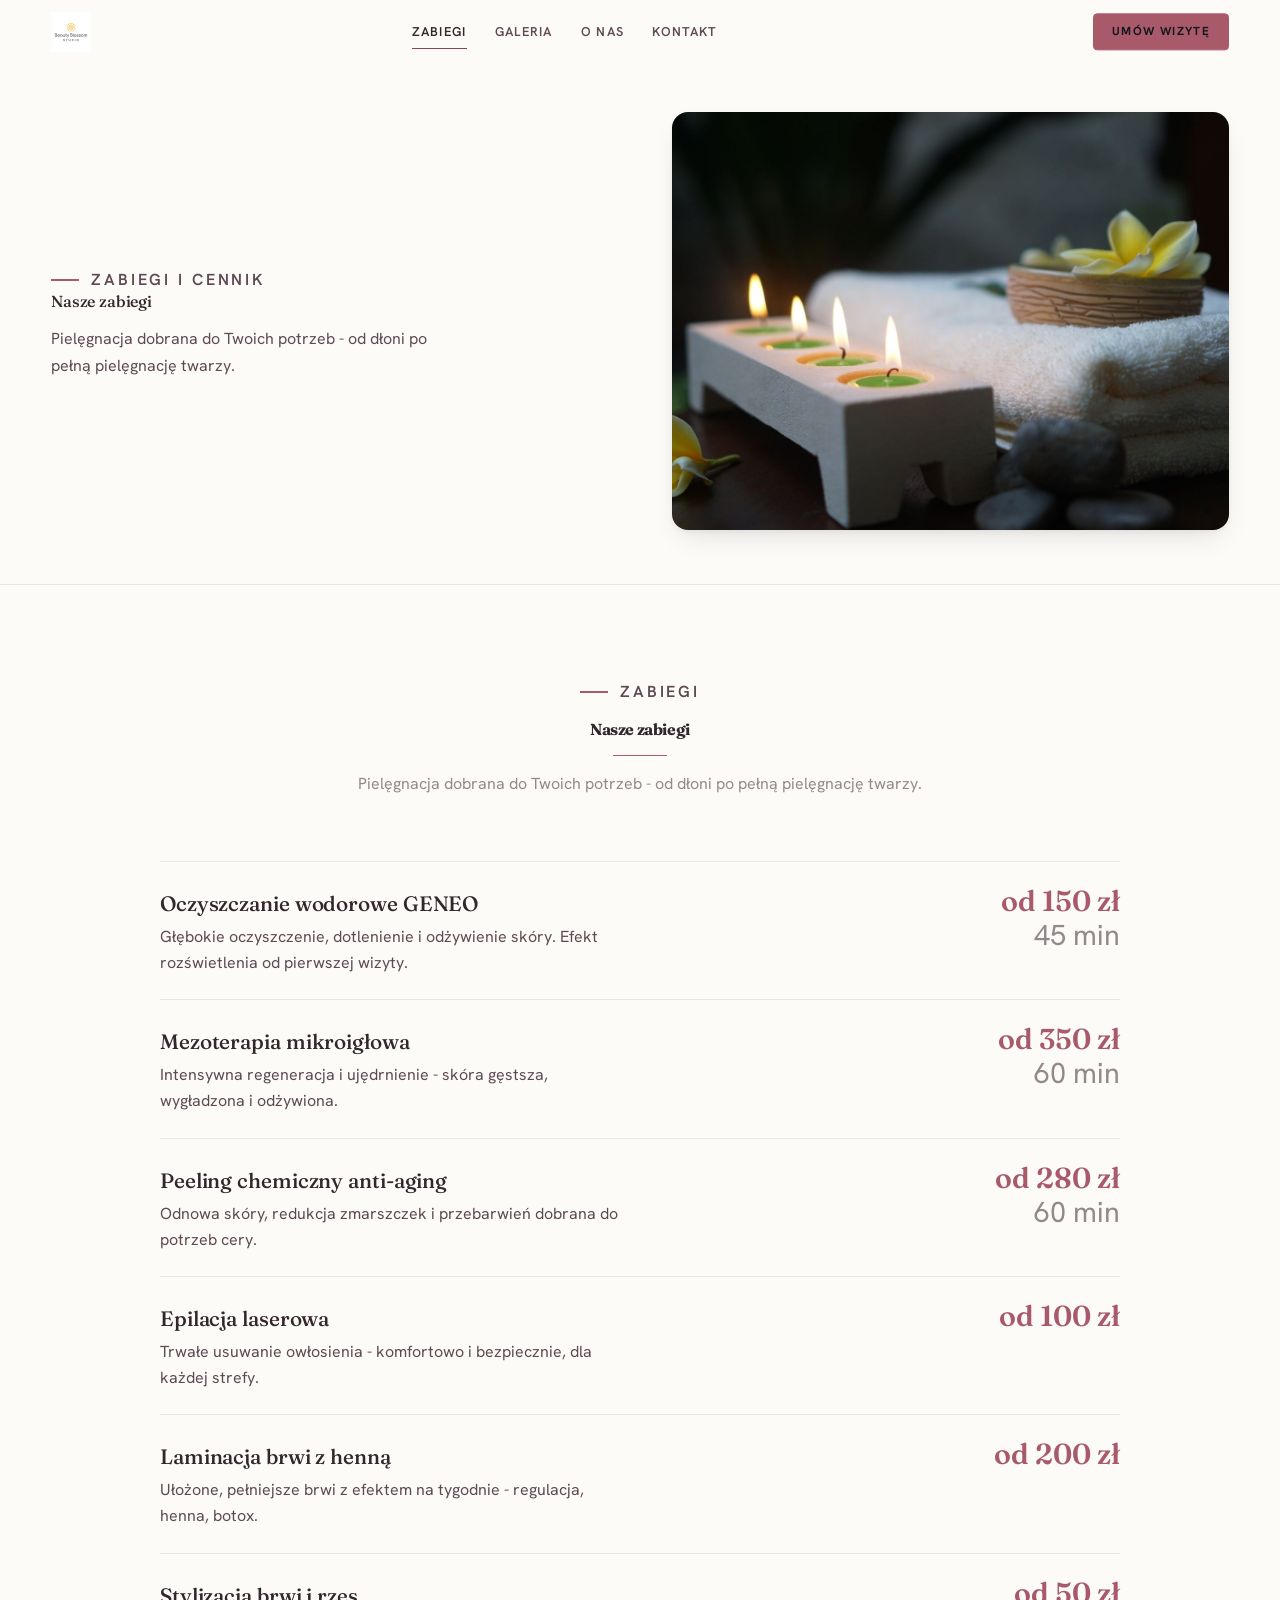
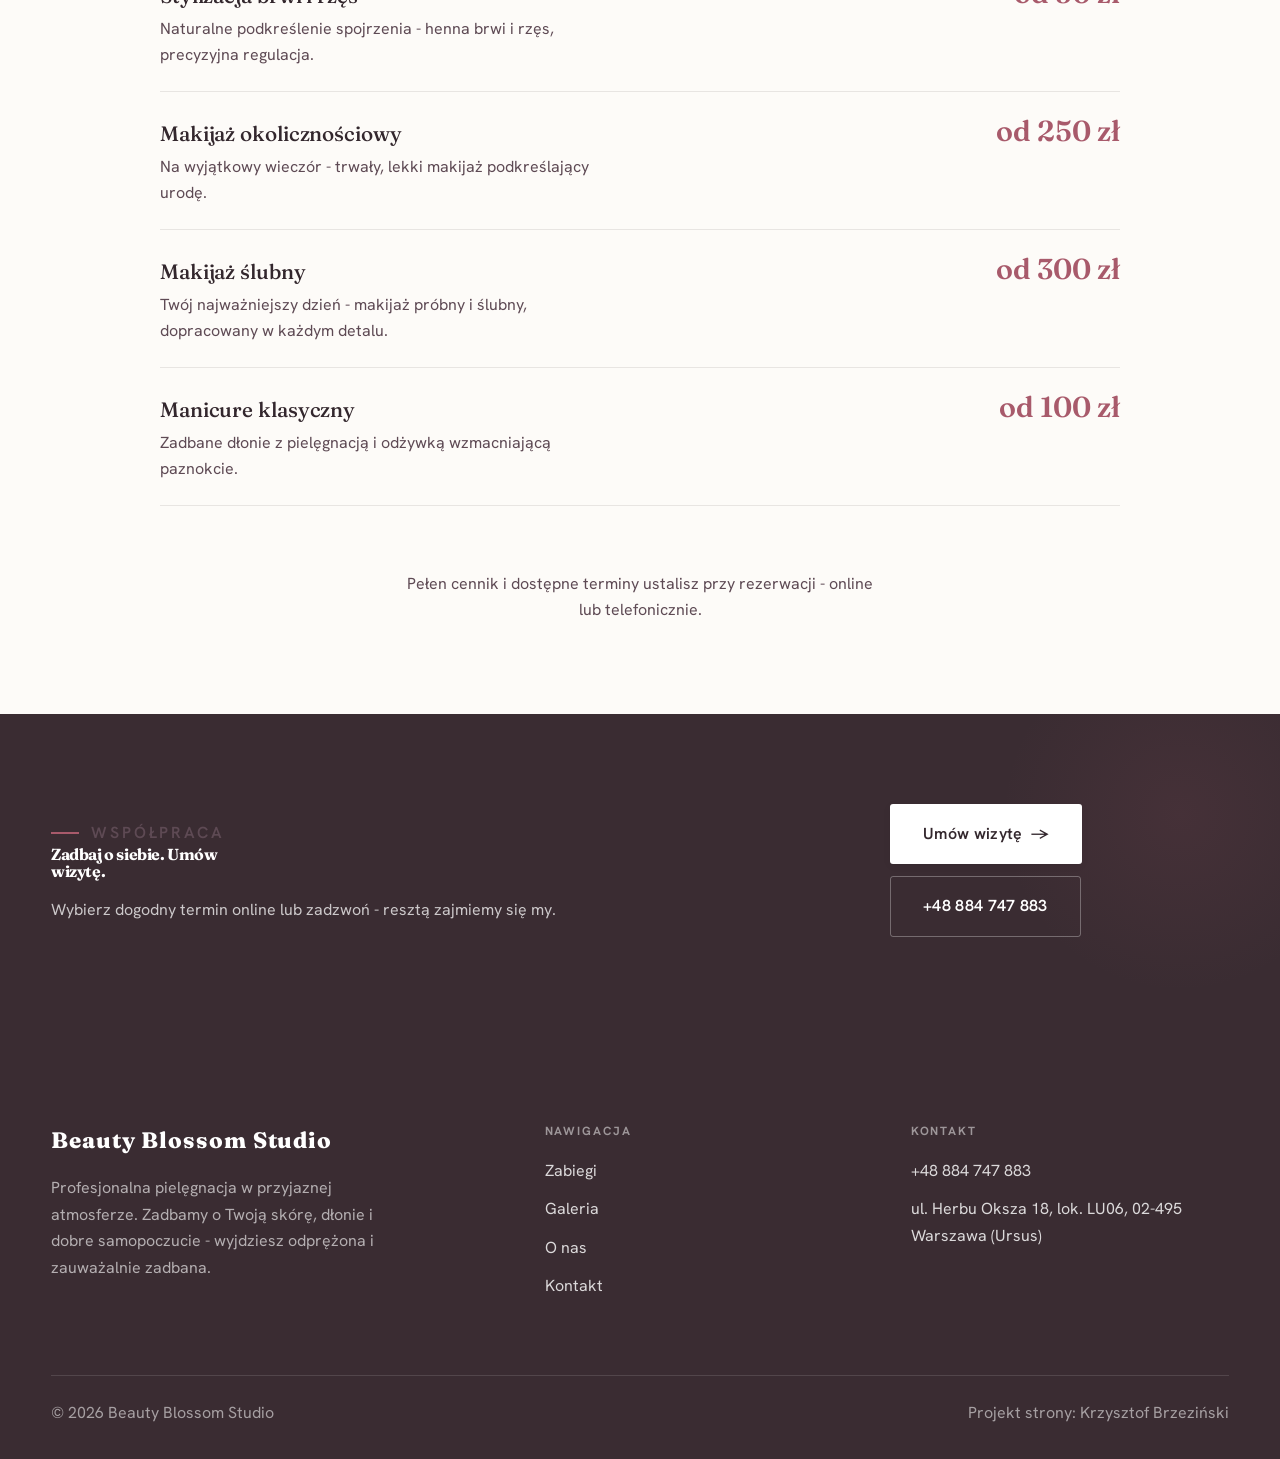
==== commit 514eef42: "[claude-edit][cmt:32385df8-bc1e-4ebd-9469-9605cb48ab91] cennik: opis pod nazwa zabiegu, cena duza po" ====
--- a/oferta.html
+++ b/oferta.html
@@ -44,15 +44,15 @@
       <p>Pielęgnacja dobrana do Twoich potrzeb - od dłoni po pełną pielęgnację twarzy.</p>
     </div>
     <div class="cennik">
-      <div class="cennik-row reveal"><div class="cn-name"><h3>Oczyszczanie wodorowe GENEO</h3></div><div class="cn-desc">Głębokie oczyszczenie, dotlenienie i odżywienie skóry. Efekt rozświetlenia od pierwszej wizyty. od 150 zł · 45 min</div></div>
-      <div class="cennik-row reveal"><div class="cn-name"><h3>Mezoterapia mikroigłowa</h3></div><div class="cn-desc">Intensywna regeneracja i ujędrnienie - skóra gęstsza, wygładzona i odżywiona. od 350 zł · 60 min</div></div>
-      <div class="cennik-row reveal"><div class="cn-name"><h3>Peeling chemiczny anti-aging</h3></div><div class="cn-desc">Odnowa skóry, redukcja zmarszczek i przebarwień dobrana do potrzeb cery. od 280 zł · 60 min</div></div>
-      <div class="cennik-row reveal"><div class="cn-name"><h3>Epilacja laserowa</h3></div><div class="cn-desc">Trwałe usuwanie owłosienia - komfortowo i bezpiecznie, dla każdej strefy. od 100 zł</div></div>
-      <div class="cennik-row reveal"><div class="cn-name"><h3>Laminacja brwi z henną</h3></div><div class="cn-desc">Ułożone, pełniejsze brwi z efektem na tygodnie - regulacja, henna, botox. od 200 zł</div></div>
-      <div class="cennik-row reveal"><div class="cn-name"><h3>Stylizacja brwi i rzęs</h3></div><div class="cn-desc">Naturalne podkreślenie spojrzenia - henna brwi i rzęs, precyzyjna regulacja. od 50 zł</div></div>
-      <div class="cennik-row reveal"><div class="cn-name"><h3>Makijaż okolicznościowy</h3></div><div class="cn-desc">Na wyjątkowy wieczór - trwały, lekki makijaż podkreślający urodę. od 250 zł</div></div>
-      <div class="cennik-row reveal"><div class="cn-name"><h3>Makijaż ślubny</h3></div><div class="cn-desc">Twój najważniejszy dzień - makijaż próbny i ślubny, dopracowany w każdym detalu. od 300 zł</div></div>
-      <div class="cennik-row reveal"><div class="cn-name"><h3>Manicure klasyczny</h3></div><div class="cn-desc">Zadbane dłonie z pielęgnacją i odżywką wzmacniającą paznokcie. od 100 zł</div></div>
+      <div class="cennik-row reveal"><div class="cn-name"><h3>Oczyszczanie wodorowe GENEO</h3><p class="cn-desc">Głębokie oczyszczenie, dotlenienie i odżywienie skóry. Efekt rozświetlenia od pierwszej wizyty.</p></div><div class="cn-price">od 150 zł<span class="cn-meta">45 min</span></div></div>
+      <div class="cennik-row reveal"><div class="cn-name"><h3>Mezoterapia mikroigłowa</h3><p class="cn-desc">Intensywna regeneracja i ujędrnienie - skóra gęstsza, wygładzona i odżywiona.</p></div><div class="cn-price">od 350 zł<span class="cn-meta">60 min</span></div></div>
+      <div class="cennik-row reveal"><div class="cn-name"><h3>Peeling chemiczny anti-aging</h3><p class="cn-desc">Odnowa skóry, redukcja zmarszczek i przebarwień dobrana do potrzeb cery.</p></div><div class="cn-price">od 280 zł<span class="cn-meta">60 min</span></div></div>
+      <div class="cennik-row reveal"><div class="cn-name"><h3>Epilacja laserowa</h3><p class="cn-desc">Trwałe usuwanie owłosienia - komfortowo i bezpiecznie, dla każdej strefy.</p></div><div class="cn-price">od 100 zł</div></div>
+      <div class="cennik-row reveal"><div class="cn-name"><h3>Laminacja brwi z henną</h3><p class="cn-desc">Ułożone, pełniejsze brwi z efektem na tygodnie - regulacja, henna, botox.</p></div><div class="cn-price">od 200 zł</div></div>
+      <div class="cennik-row reveal"><div class="cn-name"><h3>Stylizacja brwi i rzęs</h3><p class="cn-desc">Naturalne podkreślenie spojrzenia - henna brwi i rzęs, precyzyjna regulacja.</p></div><div class="cn-price">od 50 zł</div></div>
+      <div class="cennik-row reveal"><div class="cn-name"><h3>Makijaż okolicznościowy</h3><p class="cn-desc">Na wyjątkowy wieczór - trwały, lekki makijaż podkreślający urodę.</p></div><div class="cn-price">od 250 zł</div></div>
+      <div class="cennik-row reveal"><div class="cn-name"><h3>Makijaż ślubny</h3><p class="cn-desc">Twój najważniejszy dzień - makijaż próbny i ślubny, dopracowany w każdym detalu.</p></div><div class="cn-price">od 300 zł</div></div>
+      <div class="cennik-row reveal"><div class="cn-name"><h3>Manicure klasyczny</h3><p class="cn-desc">Zadbane dłonie z pielęgnacją i odżywką wzmacniającą paznokcie.</p></div><div class="cn-price">od 100 zł</div></div>
     </div>
     <p class="menu-note">Pełen cennik i dostępne terminy ustalisz przy rezerwacji - online lub telefonicznie.</p>
   </div>
--- a/assets/styles.css
+++ b/assets/styles.css
@@ -5,18 +5,19 @@
    ============================================================ */
 
 :root{
-  /* PALETA — jasna, architektoniczna, chłodna */
-  --paper:#FBF7F4;          /* główne tło */
-  --paper-2:#F1E7E4;        /* sekcje alternatywne (chłodny jasny szary) */
-  --paper-3:#F1E7E4;        /* delikatne wypełnienia */
-  --ink:#2A2126;            /* tekst główny — chłodny grafit */
-  --ink-soft:#574550;       /* nagłówki drugorzędne */
+  /* PALETA — jasna, pastelowa, ciepła (pod markę: złoty kwiat + miękka szarość) */
+  --paper:#FDFBF8;          /* główne tło — kremowa biel */
+  --paper-2:#F6EDE8;        /* sekcje alternatywne — miękki pudrowy róż */
+  --paper-3:#FBF3EE;        /* delikatne wypełnienia — jasny brzoskwiniowy */
+  --ink:#33272D;            /* tekst główny — ciepły grafit */
+  --ink-soft:#5E4A54;       /* nagłówki drugorzędne */
   --muted:#94888C;          /* tekst poboczny */
-  --line:rgba(42,33,38,.12);/* hairline */
-  --accent:#A85A6B;         /* stonowany petrol-slate — jedyny akcent */
+  --line:rgba(51,39,45,.10);/* hairline */
+  --accent:#A85A6B;         /* stonowany pudrowy róż — główny akcent (czytelny) */
   --accent-d:#8A4456;
   --accent-soft:rgba(168,90,107,.10);
-  --dark:#2A2126;           /* sekcje ciemne (stopka/CTA) */
+  --gold:#C9A24B;           /* ciepłe złoto z logo — subtelny akcent dekoracyjny */
+  --dark:#3A2C32;           /* sekcje ciemne (stopka/CTA) — ciepły śliwkowy, nie zimny grafit */
 
   /* ODSTĘPY — skala 4/8 */
   --space-1:4px; --space-2:8px; --space-3:12px; --space-4:16px; --space-5:24px;
@@ -79,7 +80,7 @@
   color:var(--accent);
   display:inline-flex;align-items:center;gap:var(--space-3);
 }
-.eyebrow::before{content:"";width:28px;height:1px;background:var(--accent);display:inline-block}
+.eyebrow::before{content:"";width:28px;height:2px;background:var(--gold);display:inline-block}
 
 .muted{color:var(--muted)}
 .lead{font-size:var(--text-lg);line-height:1.55;color:var(--ink-soft);max-width:50ch}
@@ -510,12 +511,16 @@
 
 /* === CENNIK WELLNESS: editorialowa LISTA zabiegów (wiersze hairline), NIE siatka gastro === */
 .cennik{max-width:60rem;margin:var(--space-8) auto 0;display:flex;flex-direction:column}
-.cennik-row{display:grid;grid-template-columns:minmax(12rem,1fr) 1.6fr;gap:clamp(1rem,3vw,3rem);
+.cennik-row{display:grid;grid-template-columns:1fr auto;gap:clamp(1.2rem,4vw,3.5rem);
   padding-block:var(--space-5);border-top:1px solid var(--line);align-items:baseline}
 .cennik-row:last-child{border-bottom:1px solid var(--line)}
 .cn-name h3{font-family:var(--font-display);font-weight:500;font-size:1.3rem;letter-spacing:-.005em;line-height:1.2}
-.cn-desc{color:var(--ink-soft);font-size:var(--text-base);line-height:1.6}
-@media(max-width:680px){.cennik-row{grid-template-columns:1fr;gap:var(--space-2)}}
+.cn-desc{color:var(--ink-soft);font-size:var(--text-base);line-height:1.6;margin-top:.45rem;max-width:52ch}
+.cn-price{font-family:var(--font-display);font-weight:600;font-size:clamp(1.45rem,2.6vw,1.8rem);color:var(--accent);
+  line-height:1.05;text-align:right;white-space:nowrap;display:flex;flex-direction:column;align-items:flex-end;gap:.25rem}
+.cn-meta{font-family:var(--font-body);font-weight:400;font-size:var(--text-sm);color:var(--muted)}
+@media(max-width:680px){.cennik-row{grid-template-columns:1fr auto;gap:var(--space-3) var(--space-4)}
+  .cn-price{font-size:1.35rem}}
 
 /* === PAGEHEAD JASNY (wellness): cream + ink + zdjęcie oprawione (reset ciemnego base .pagehead) === */
 .pagehead-soft{min-height:0;overflow:visible;background:var(--paper);border-bottom:1px solid var(--line);
